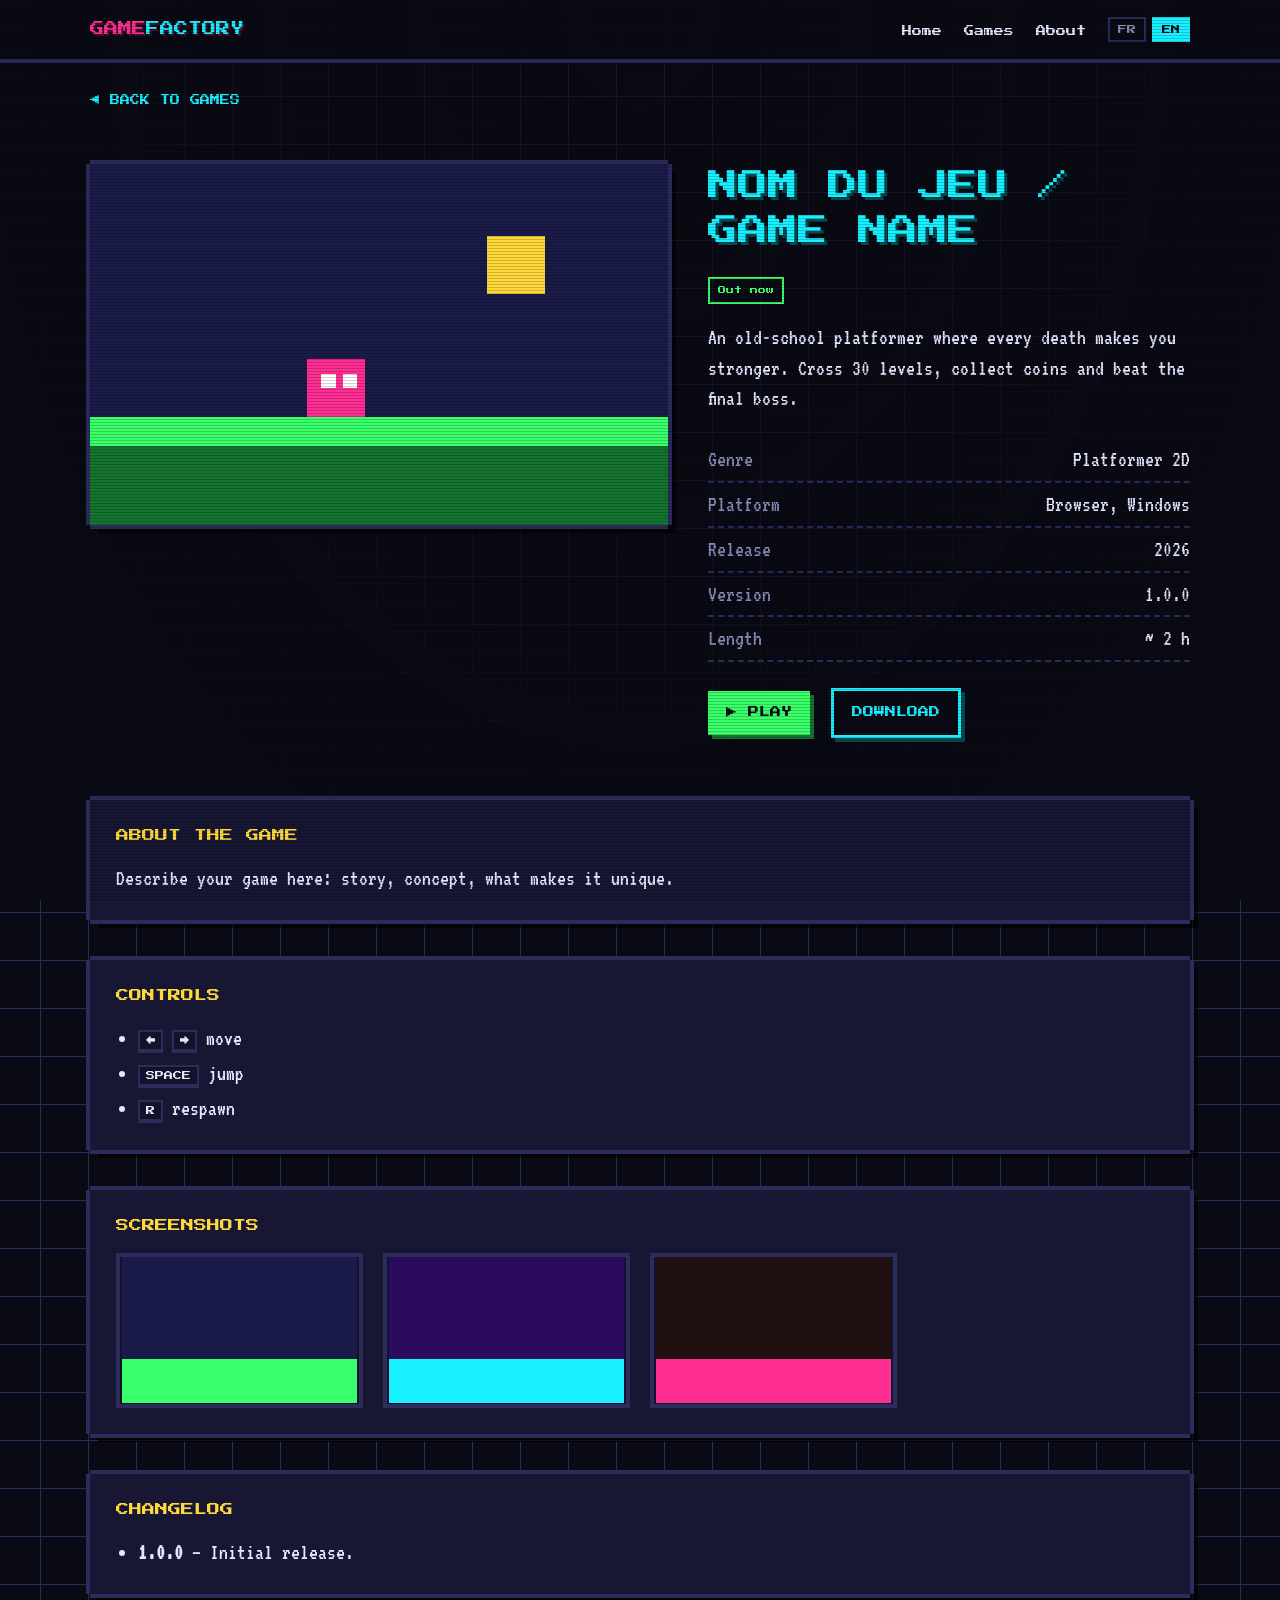
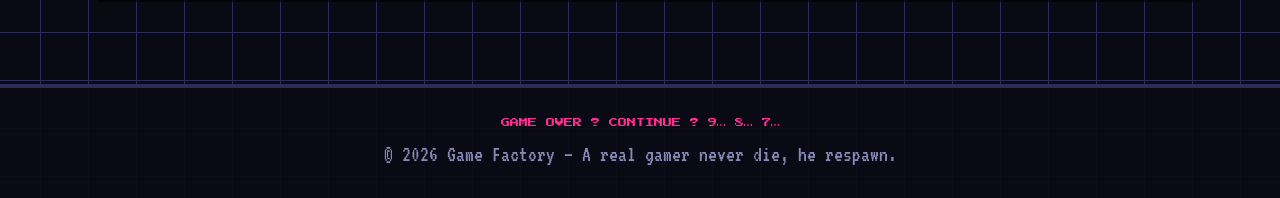
==== games/_template.html @ d542536c "Initial commit: Games Factory" ====
﻿<!DOCTYPE html>
<html lang="fr" data-lang="fr">
<head>
  <meta charset="UTF-8">
  <meta name="viewport" content="width=device-width, initial-scale=1">
  <title>NOM DU JEU / GAME NAME — Game Factory</title>
  <meta name="description" content="NOM DU JEU / GAME NAME : un platformer old school / an old-school platformer.">
  <link rel="preconnect" href="https://fonts.googleapis.com">
  <link rel="preconnect" href="https://fonts.gstatic.com" crossorigin>
  <link href="https://fonts.googleapis.com/css2?family=Press+Start+2P&family=VT323&display=swap" rel="stylesheet">
  <link rel="stylesheet" href="../css/style.css">
  <script src="../js/lang.js"></script>
</head>
<body>

<header class="nav">
  <div class="wrap">
    <a class="logo" href="../index.html">GAME<span>FACTORY</span></a>
    <div class="nav-right">
      <ul>
        <li><a href="../index.html">Home</a></li>
        <li><a href="../index.html#games"><span class="fr">Jeux</span><span class="en">Games</span></a></li>
        <li><a href="../index.html#about"><span class="fr">À propos</span><span class="en">About</span></a></li>
      </ul>
      <div class="langs">
        <button type="button" data-set-lang="fr">FR</button>
        <button type="button" data-set-lang="en">EN</button>
      </div>
    </div>
  </div>
</header>

<main class="wrap">
  <a class="back" href="../index.html#games"><span class="fr">◀ RETOUR AUX JEUX</span><span class="en">◀ BACK TO GAMES</span></a>

  <!-- ===== EN-TÊTE DU JEU / GAME HEADER ===== -->
  <div class="game-head">
    <div class="panel">
      <!-- Remplace ce SVG par : <img class="cover-big" src="../assets/nom-du-jeu/cover.png" alt="NOM DU JEU / GAME NAME"> -->
      <svg class="cover-big" viewBox="0 0 160 100" shape-rendering="crispEdges" role="img" aria-label="NOM DU JEU / GAME NAME">
        <rect width="160" height="100" fill="#1b1b4a"/>
        <rect y="70" width="160" height="30" fill="#39ff6a"/>
        <rect y="78" width="160" height="22" fill="#14732e"/>
        <rect x="110" y="20" width="16" height="16" fill="#ffd93b"/>
        <rect x="60" y="54" width="16" height="16" fill="#ff2e93"/>
        <rect x="64" y="58" width="4" height="4" fill="#fff"/>
        <rect x="70" y="58" width="4" height="4" fill="#fff"/>
      </svg>
    </div>

    <div>
      <h1>NOM DU JEU / GAME NAME</h1>
      <span class="badge released"><span class="fr">Dispo</span><span class="en">Out now</span></span>
      <p class="lead fr">Un platformer old school où chaque mort te rend plus fort. Traverse 30 niveaux, ramasse les pièces et bats le boss final.</p>
      <p class="lead en">An old-school platformer where every death makes you stronger. Cross 30 levels, collect coins and beat the final boss.</p>

      <ul class="facts">
        <li><span><span class="fr">Genre</span><span class="en">Genre</span></span><span>Platformer 2D</span></li>
        <li><span><span class="fr">Plateforme</span><span class="en">Platform</span></span><span><span class="fr">Navigateur, Windows</span><span class="en">Browser, Windows</span></span></li>
        <li><span><span class="fr">Sortie</span><span class="en">Release</span></span><span>2026</span></li>
        <li><span>Version</span><span>1.0.0</span></li>
        <li><span><span class="fr">Durée</span><span class="en">Length</span></span><span>~ 2 h</span></li>
      </ul>

      <!-- Mets ici tes vrais liens. Bouton désactivé : class="btn disabled" -->
      <a class="btn" href="#"><span class="fr">▶ JOUER</span><span class="en">▶ PLAY</span></a>
      <a class="btn alt" href="#"><span class="fr">TÉLÉCHARGER</span><span class="en">DOWNLOAD</span></a>
    </div>
  </div>

  <section>
    <!-- ===== DESCRIPTION ===== -->
    <div class="block panel">
      <h2><span class="fr">À PROPOS DU JEU</span><span class="en">ABOUT THE GAME</span></h2>
      <p class="fr">Décris ton jeu ici : l'histoire, le concept, ce qui le rend unique.</p>
      <p class="en">Describe your game here: story, concept, what makes it unique.</p>
    </div>

    <!-- ===== COMMANDES / CONTROLS ===== -->
    <div class="block panel">
      <h2><span class="fr">COMMANDES</span><span class="en">CONTROLS</span></h2>
      <ul>
        <li><kbd>←</kbd> <kbd>→</kbd> <span class="fr">se déplacer</span><span class="en">move</span></li>
        <li><kbd>SPACE</kbd> <span class="fr">sauter</span><span class="en">jump</span></li>
        <li><kbd>R</kbd> respawn</li>
      </ul>
    </div>

    <!-- ===== CAPTURES / SCREENSHOTS ===== -->
    <div class="block panel">
      <h2><span class="fr">CAPTURES</span><span class="en">SCREENSHOTS</span></h2>
      <div class="shots">
        <!-- Remplace par : <img src="../assets/nom-du-jeu/shot1.png" alt="Capture 1"> -->
        <svg viewBox="0 0 160 100" shape-rendering="crispEdges"><rect width="160" height="100" fill="#1b1b4a"/><rect y="70" width="160" height="30" fill="#39ff6a"/></svg>
        <svg viewBox="0 0 160 100" shape-rendering="crispEdges"><rect width="160" height="100" fill="#2a0b5c"/><rect y="70" width="160" height="30" fill="#19f0ff"/></svg>
        <svg viewBox="0 0 160 100" shape-rendering="crispEdges"><rect width="160" height="100" fill="#201010"/><rect y="70" width="160" height="30" fill="#ff2e93"/></svg>
      </div>
    </div>

    <!-- ===== CHANGELOG ===== -->
    <div class="block panel">
      <h2>CHANGELOG</h2>
      <ul>
        <li><strong>1.0.0</strong> — <span class="fr">Sortie initiale.</span><span class="en">Initial release.</span></li>
      </ul>
    </div>
  </section>
</main>

<footer>
  <div class="wrap">
    <span class="pixel">GAME OVER ? CONTINUE ? 9… 8… 7…</span>
    © <span id="year">2026</span> Game Factory — A real gamer never die, he respawn.
  </div>
</footer>
</body>
</html>
---- css/style.css ----
/* ===== GAME FACTORY — dark retro pixel ===== */
:root {
  --bg: #0a0a14;
  --bg-2: #12122a;
  --panel: #171734;
  --line: #2b2b5c;
  --text: #e6e6ff;
  --muted: #8a8ab8;
  --neon-pink: #ff2e93;
  --neon-cyan: #19f0ff;
  --neon-green: #39ff6a;
  --neon-yellow: #ffd93b;
  --px: 4px;
}

* { box-sizing: border-box; margin: 0; padding: 0; }
html { scroll-behavior: smooth; image-rendering: pixelated; }

body {
  background: var(--bg);
  color: var(--text);
  font-family: 'VT323', monospace;
  font-size: 22px;
  line-height: 1.4;
  min-height: 100vh;
  display: flex;
  flex-direction: column;
  background-image:
    linear-gradient(var(--line) 1px, transparent 1px),
    linear-gradient(90deg, var(--line) 1px, transparent 1px);
  background-size: 48px 48px;
  background-position: center top;
}
/* grille atténuée */
body::before {
  content: ""; position: fixed; inset: 0; z-index: -1;
  background: radial-gradient(ellipse at 50% 0%, rgba(10,10,20,.55), var(--bg) 75%);
}
/* scanlines CRT */
body::after {
  content: ""; position: fixed; inset: 0; pointer-events: none; z-index: 100;
  background: repeating-linear-gradient(to bottom, rgba(0,0,0,0) 0 2px, rgba(0,0,0,.18) 2px 3px);
}

a { color: var(--neon-cyan); text-decoration: none; }
a:hover { color: var(--neon-yellow); }

h1, h2, h3, .pixel { font-family: 'Press Start 2P', monospace; font-weight: normal; line-height: 1.5; }

.wrap { width: min(1100px, 92%); margin: 0 auto; }

/* ===== NAV ===== */
.nav { border-bottom: var(--px) solid var(--line); background: rgba(10,10,20,.9); position: sticky; top: 0; z-index: 50; }
.nav .wrap { display: flex; justify-content: space-between; align-items: center; padding: 14px 0; gap: 16px; flex-wrap: wrap; }
.logo { font-family: 'Press Start 2P', monospace; font-size: 14px; color: var(--neon-pink); text-shadow: 2px 2px 0 #4a0f2e; }
.logo span { color: var(--neon-cyan); }
.nav ul { list-style: none; display: flex; gap: 22px; }
.nav ul a { font-family: 'Press Start 2P', monospace; font-size: 10px; color: var(--text); }
.nav ul a:hover, .nav ul a.active { color: var(--neon-green); }
.nav ul a.active::before, .nav ul a:hover::before { content: "▶ "; }

/* ===== HERO ===== */
.hero { text-align: center; padding: 90px 0 70px; }
.hero h1 {
  font-size: clamp(26px, 6vw, 58px);
  color: var(--neon-pink);
  text-shadow: 4px 4px 0 #4a0f2e, 0 0 24px rgba(255,46,147,.55);
  letter-spacing: 2px;
}
.hero h1 span { color: var(--neon-cyan); text-shadow: 4px 4px 0 #064a50, 0 0 24px rgba(25,240,255,.55); }
.tagline {
  margin-top: 28px;
  font-family: 'Press Start 2P', monospace;
  font-size: clamp(9px, 1.7vw, 14px);
  color: var(--neon-green);
  text-shadow: 0 0 10px rgba(57,255,106,.6);
}
.tagline::after { content: "█"; margin-left: 6px; animation: blink 1s steps(1) infinite; }
@keyframes blink { 50% { opacity: 0; } }

.press-start {
  display: inline-block; margin-top: 44px;
  font-family: 'Press Start 2P', monospace; font-size: 12px;
  color: var(--neon-yellow); animation: blink 1.2s steps(1) infinite;
}
.press-start:hover { color: #fff; }

/* ===== SECTIONS ===== */
section { padding: 50px 0; }
.section-title { font-size: 16px; color: var(--neon-yellow); margin-bottom: 30px; text-shadow: 2px 2px 0 #4d4110; }
.section-title::before { content: "◆ "; color: var(--neon-pink); }

/* ===== PIXEL PANEL (bordure "escalier") ===== */
.panel {
  background: var(--panel);
  box-shadow:
    0 calc(var(--px) * -1) 0 0 var(--line),
    0 var(--px) 0 0 var(--line),
    calc(var(--px) * -1) 0 0 0 var(--line),
    var(--px) 0 0 0 var(--line),
    calc(var(--px) * 2) calc(var(--px) * 2) 0 0 rgba(0,0,0,.6);
}

/* ===== GRILLE DE JEUX ===== */
.games { display: grid; grid-template-columns: repeat(auto-fill, minmax(290px, 1fr)); gap: 34px; }
.card { display: flex; flex-direction: column; color: var(--text); transition: transform .12s steps(2); }
.card:hover { transform: translate(-4px, -4px); color: var(--text); }
.card:hover.panel {
  box-shadow:
    0 -4px 0 0 var(--neon-pink), 0 4px 0 0 var(--neon-pink),
    -4px 0 0 0 var(--neon-pink), 4px 0 0 0 var(--neon-pink),
    12px 12px 0 0 rgba(255,46,147,.35);
}
.card .cover { aspect-ratio: 16 / 10; width: 100%; display: block; background: var(--bg-2); border-bottom: var(--px) solid var(--line); }
.card .body { padding: 18px; display: flex; flex-direction: column; gap: 10px; flex: 1; }
.card h3 { font-size: 13px; color: var(--neon-cyan); }
.card p { color: var(--muted); }
.card .meta { margin-top: auto; display: flex; justify-content: space-between; align-items: center; gap: 8px; }

.badge {
  font-family: 'Press Start 2P', monospace; font-size: 8px; padding: 6px 8px;
  border: 2px solid currentColor; display: inline-block;
}
.badge.released { color: var(--neon-green); }
.badge.wip      { color: var(--neon-yellow); }
.badge.soon     { color: var(--neon-pink); }

.tags { color: var(--muted); font-size: 20px; }

/* ===== À PROPOS ===== */
.about { padding: 28px; }
.about p + p { margin-top: 14px; }

/* ===== PAGE JEU ===== */
.game-head { display: grid; grid-template-columns: 1.2fr 1fr; gap: 40px; align-items: start; padding-top: 50px; }
.game-head .cover-big { width: 100%; aspect-ratio: 16 / 10; display: block; }
.game-head h1 { font-size: clamp(18px, 3.4vw, 30px); color: var(--neon-cyan); text-shadow: 3px 3px 0 #064a50; margin-bottom: 18px; }
.game-head .lead { color: var(--text); margin: 18px 0 24px; }
.facts { list-style: none; margin-bottom: 26px; }
.facts li { display: flex; justify-content: space-between; gap: 12px; padding: 6px 0; border-bottom: 2px dashed var(--line); }
.facts li span:first-child { color: var(--muted); }

.btn {
  display: inline-block; font-family: 'Press Start 2P', monospace; font-size: 11px;
  color: #0a0a14; background: var(--neon-green); padding: 14px 18px; margin-right: 12px; margin-bottom: 12px;
  box-shadow: 4px 4px 0 #14732e; transition: transform .08s steps(2), box-shadow .08s steps(2);
}
.btn:hover { color: #0a0a14; background: var(--neon-yellow); box-shadow: 4px 4px 0 #7a6513; transform: translate(-2px,-2px); }
.btn:active { transform: translate(4px,4px); box-shadow: 0 0 0; }
.btn.alt { background: transparent; color: var(--neon-cyan); border: 3px solid var(--neon-cyan); box-shadow: 4px 4px 0 #064a50; }
.btn.alt:hover { background: var(--neon-cyan); color: #0a0a14; }
.btn.disabled { background: var(--line); color: var(--muted); box-shadow: none; pointer-events: none; }

.block { padding: 26px; margin-bottom: 40px; }
.block h2 { font-size: 13px; color: var(--neon-yellow); margin-bottom: 18px; }
.block ul { margin-left: 22px; }
.block li + li { margin-top: 4px; }
.block p + p { margin-top: 12px; }

.shots { display: grid; grid-template-columns: repeat(auto-fill, minmax(240px, 1fr)); gap: 20px; }
.shots img, .shots svg { width: 100%; aspect-ratio: 16/10; display: block; background: var(--bg-2); border: var(--px) solid var(--line); object-fit: cover; }

kbd { font-family: 'Press Start 2P', monospace; font-size: 9px; padding: 4px 6px; background: var(--bg-2); border: 2px solid var(--line); border-bottom-width: 4px; }

.back { display: inline-block; margin: 30px 0 0; font-family: 'Press Start 2P', monospace; font-size: 10px; }

/* ===== FOOTER ===== */
footer { margin-top: auto; border-top: var(--px) solid var(--line); background: rgba(10,10,20,.9); padding: 28px 0; text-align: center; color: var(--muted); }
footer .pixel { font-size: 9px; color: var(--neon-pink); display: block; margin-bottom: 10px; }

/* ===== LANGUES ===== */
html[data-lang="fr"] .en { display: none !important; }
html[data-lang="en"] .fr { display: none !important; }
.langs { display: flex; gap: 6px; }
.langs button {
  font-family: 'Press Start 2P', monospace; font-size: 9px; cursor: pointer;
  background: transparent; color: var(--muted); border: 2px solid var(--line); padding: 6px 8px;
}
.langs button:hover { color: var(--neon-yellow); border-color: var(--neon-yellow); }
.langs button.active { color: #0a0a14; background: var(--neon-cyan); border-color: var(--neon-cyan); }
.nav-right { display: flex; align-items: center; gap: 22px; flex-wrap: wrap; }

@media (max-width: 760px) {
  .game-head { grid-template-columns: 1fr; gap: 24px; }
  .nav .wrap { justify-content: center; }
  body { font-size: 20px; }
}
@media (prefers-reduced-motion: reduce) {
  .tagline::after, .press-start { animation: none; }
  .card { transition: none; }
}
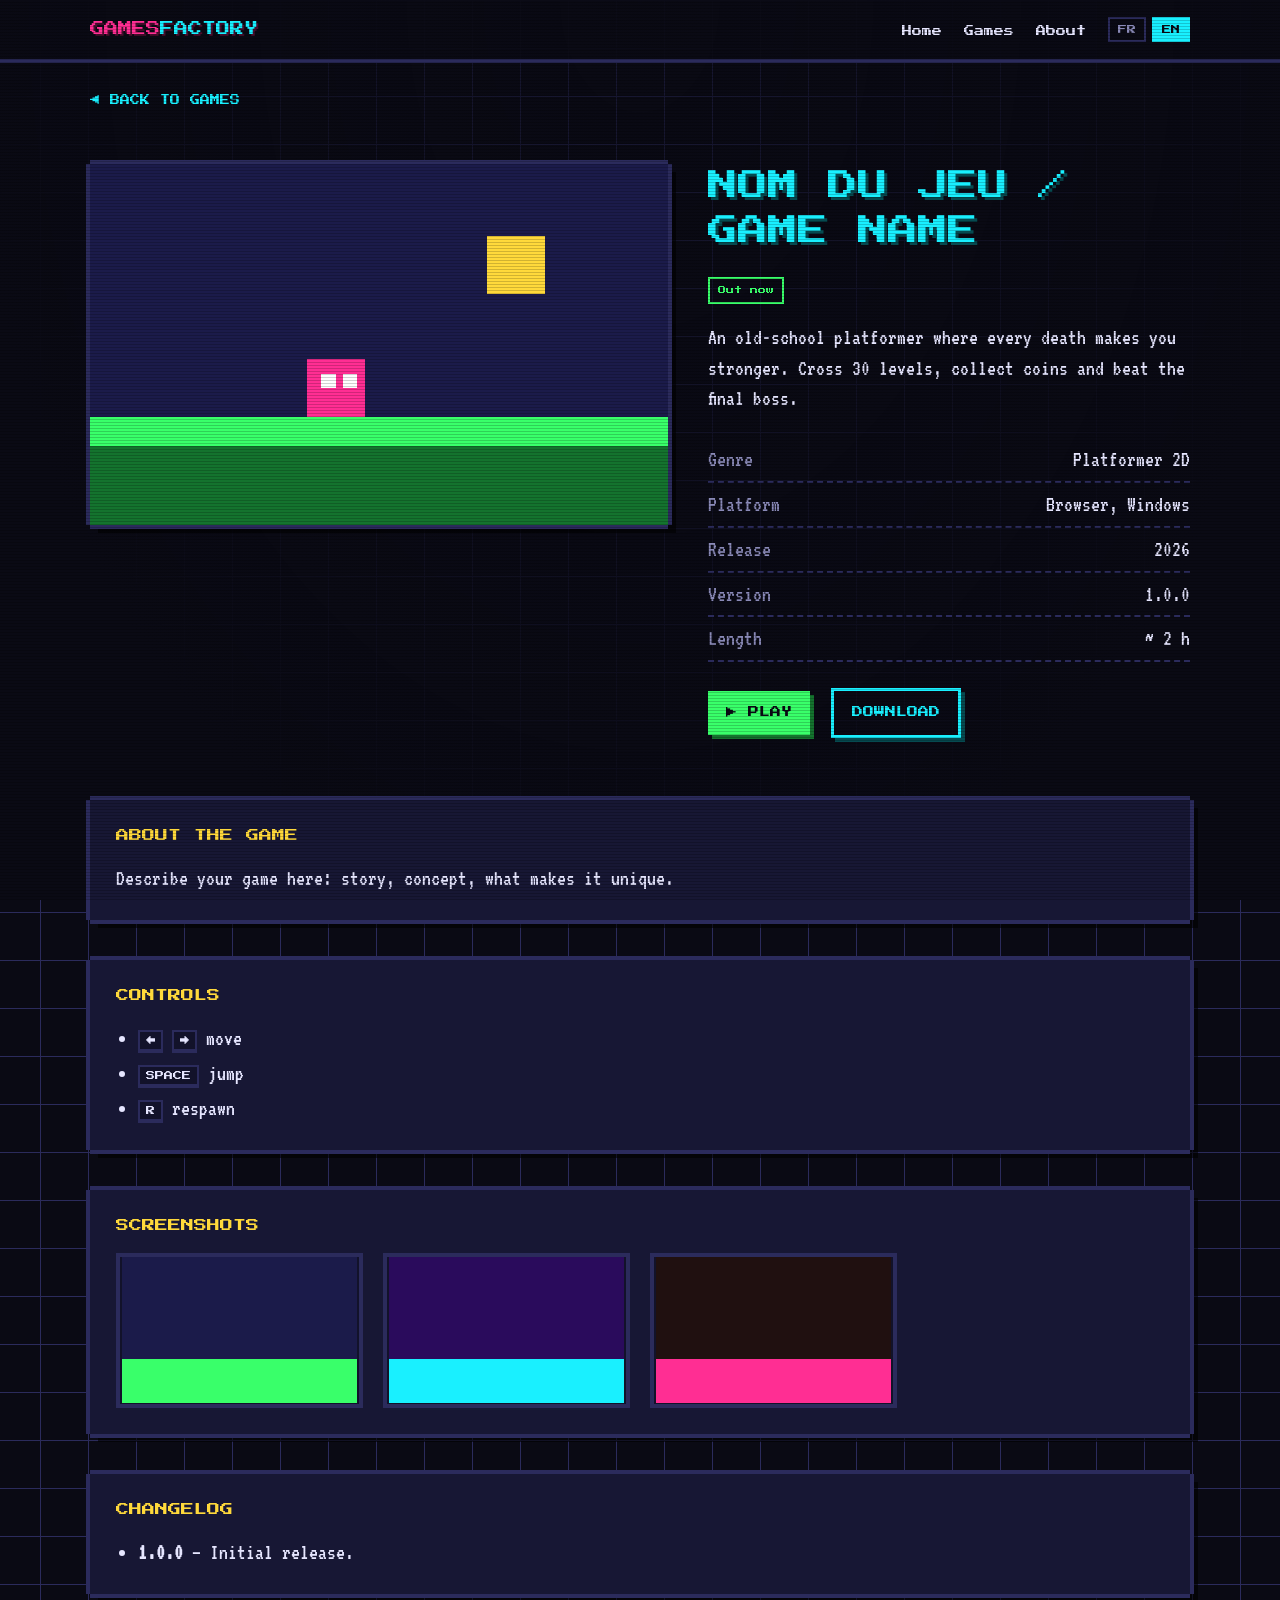
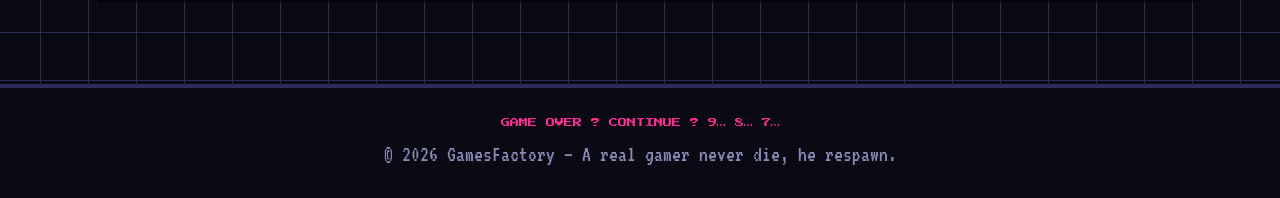
==== commit 4d61a5af: "Rename project to GamesFactory" ====
--- a/games/_template.html
+++ b/games/_template.html
@@ -3,7 +3,7 @@
 <head>
   <meta charset="UTF-8">
   <meta name="viewport" content="width=device-width, initial-scale=1">
-  <title>NOM DU JEU / GAME NAME — Game Factory</title>
+  <title>NOM DU JEU / GAME NAME — GamesFactory</title>
   <meta name="description" content="NOM DU JEU / GAME NAME : un platformer old school / an old-school platformer.">
   <link rel="preconnect" href="https://fonts.googleapis.com">
   <link rel="preconnect" href="https://fonts.gstatic.com" crossorigin>
@@ -15,7 +15,7 @@
 
 <header class="nav">
   <div class="wrap">
-    <a class="logo" href="../index.html">GAME<span>FACTORY</span></a>
+    <a class="logo" href="../index.html">GAMES<span>FACTORY</span></a>
     <div class="nav-right">
       <ul>
         <li><a href="../index.html">Home</a></li>
@@ -110,7 +110,7 @@
 <footer>
   <div class="wrap">
     <span class="pixel">GAME OVER ? CONTINUE ? 9… 8… 7…</span>
-    © <span id="year">2026</span> Game Factory — A real gamer never die, he respawn.
+    © <span id="year">2026</span> GamesFactory — A real gamer never die, he respawn.
   </div>
 </footer>
 </body>
--- a/css/style.css
+++ b/css/style.css
@@ -1,4 +1,4 @@
-/* ===== GAME FACTORY — dark retro pixel ===== */
+﻿/* ===== GAMESFACTORY — dark retro pixel ===== */
 :root {
   --bg: #0a0a14;
   --bg-2: #12122a;
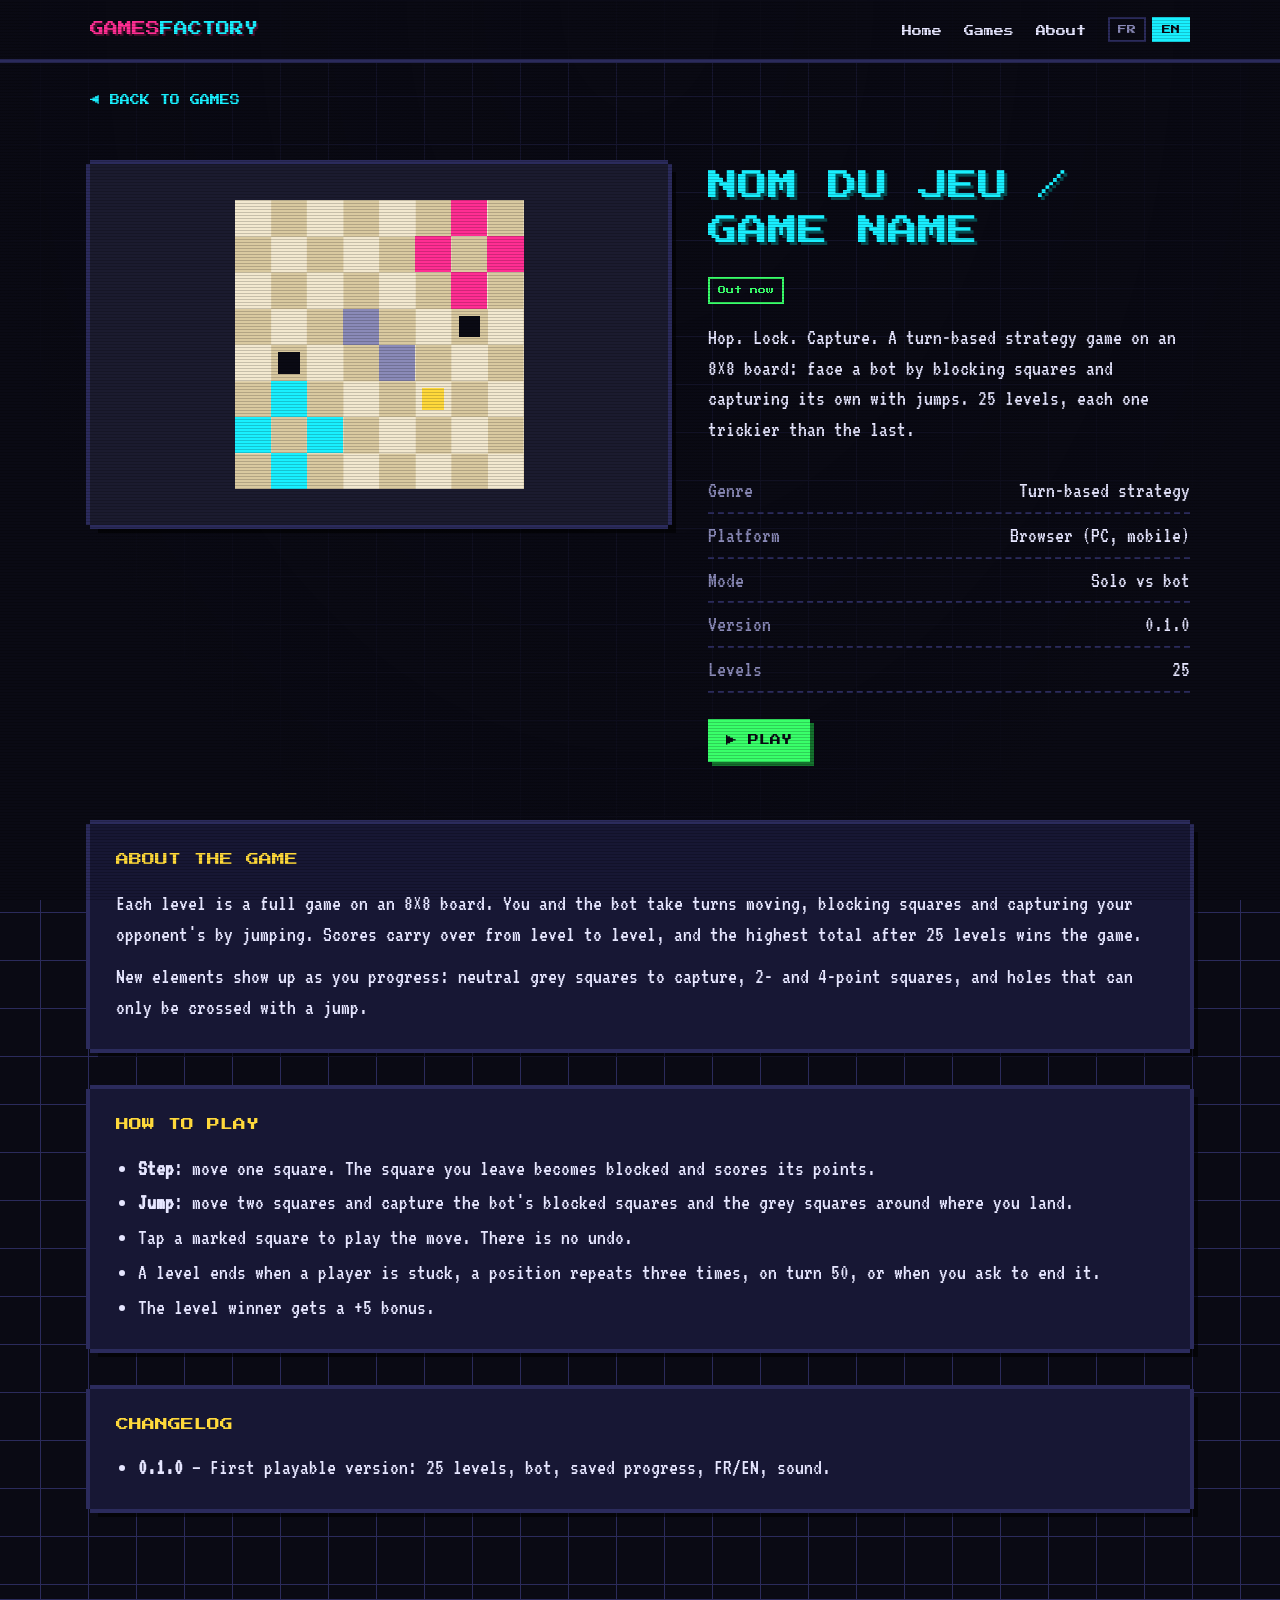
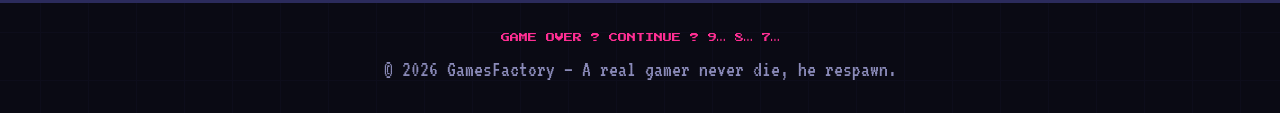
==== commit cfcde2d5: "Add Hop & Lock and T.A.M.E.R, remove placeholder games Co-Authored-By: Claude Sonnet 5.5 <noreply@an" ====
--- a/games/_template.html
+++ b/games/_template.html
@@ -4,7 +4,7 @@
   <meta charset="UTF-8">
   <meta name="viewport" content="width=device-width, initial-scale=1">
   <title>NOM DU JEU / GAME NAME — GamesFactory</title>
-  <meta name="description" content="NOM DU JEU / GAME NAME : un platformer old school / an old-school platformer.">
+  <meta name="description" content="Hop &amp; Lock : saute, bloque, capture. Jeu de stratégie 8×8 contre un bot / Hop. Lock. Capture. An 8×8 strategy game against a bot.">
   <link rel="preconnect" href="https://fonts.googleapis.com">
   <link rel="preconnect" href="https://fonts.gstatic.com" crossorigin>
   <link href="https://fonts.googleapis.com/css2?family=Press+Start+2P&family=VT323&display=swap" rel="stylesheet">
@@ -36,35 +36,40 @@
   <!-- ===== EN-TÊTE DU JEU / GAME HEADER ===== -->
   <div class="game-head">
     <div class="panel">
-      <!-- Remplace ce SVG par : <img class="cover-big" src="../assets/nom-du-jeu/cover.png" alt="NOM DU JEU / GAME NAME"> -->
-      <svg class="cover-big" viewBox="0 0 160 100" shape-rendering="crispEdges" role="img" aria-label="NOM DU JEU / GAME NAME">
-        <rect width="160" height="100" fill="#1b1b4a"/>
-        <rect y="70" width="160" height="30" fill="#39ff6a"/>
-        <rect y="78" width="160" height="22" fill="#14732e"/>
-        <rect x="110" y="20" width="16" height="16" fill="#ffd93b"/>
-        <rect x="60" y="54" width="16" height="16" fill="#ff2e93"/>
-        <rect x="64" y="58" width="4" height="4" fill="#fff"/>
-        <rect x="70" y="58" width="4" height="4" fill="#fff"/>
+      <svg class="cover-big" viewBox="0 0 160 100" shape-rendering="crispEdges" role="img" aria-label="Hop &amp; Lock">
+        <defs>
+          <pattern id="hl-b" width="20" height="20" patternUnits="userSpaceOnUse" x="40" y="10">
+            <rect width="10" height="10" fill="#f2e8cf"/><rect x="10" y="10" width="10" height="10" fill="#f2e8cf"/>
+            <rect x="10" width="10" height="10" fill="#d9c9a0"/><rect y="10" width="10" height="10" fill="#d9c9a0"/>
+          </pattern>
+        </defs>
+        <rect width="160" height="100" fill="#1b1b2f"/>
+        <rect x="40" y="10" width="80" height="80" fill="url(#hl-b)"/>
+        <rect x="40" y="70" width="10" height="10" fill="#19f0ff"/><rect x="50" y="80" width="10" height="10" fill="#19f0ff"/>
+        <rect x="60" y="70" width="10" height="10" fill="#19f0ff"/><rect x="50" y="60" width="10" height="10" fill="#19f0ff"/>
+        <rect x="90" y="20" width="10" height="10" fill="#ff2e93"/><rect x="100" y="10" width="10" height="10" fill="#ff2e93"/>
+        <rect x="110" y="20" width="10" height="10" fill="#ff2e93"/><rect x="100" y="30" width="10" height="10" fill="#ff2e93"/>
+        <rect x="70" y="40" width="10" height="10" fill="#8a8ab8"/><rect x="80" y="50" width="10" height="10" fill="#8a8ab8"/>
+        <rect x="52" y="52" width="6" height="6" fill="#0a0a14"/><rect x="92" y="62" width="6" height="6" fill="#ffd93b"/>
+        <rect x="102" y="42" width="6" height="6" fill="#0a0a14"/>
       </svg>
     </div>
 
     <div>
       <h1>NOM DU JEU / GAME NAME</h1>
       <span class="badge released"><span class="fr">Dispo</span><span class="en">Out now</span></span>
-      <p class="lead fr">Un platformer old school où chaque mort te rend plus fort. Traverse 30 niveaux, ramasse les pièces et bats le boss final.</p>
-      <p class="lead en">An old-school platformer where every death makes you stronger. Cross 30 levels, collect coins and beat the final boss.</p>
+      <p class="lead fr">Saute, bloque, capture. Un jeu de stratégie au tour par tour sur un plateau 8×8 : affronte un bot en bloquant des cases et en capturant les siennes par des sauts. 25 niveaux, de plus en plus vicieux.</p>
+      <p class="lead en">Hop. Lock. Capture. A turn-based strategy game on an 8×8 board: face a bot by blocking squares and capturing its own with jumps. 25 levels, each one trickier than the last.</p>
 
       <ul class="facts">
-        <li><span><span class="fr">Genre</span><span class="en">Genre</span></span><span>Platformer 2D</span></li>
-        <li><span><span class="fr">Plateforme</span><span class="en">Platform</span></span><span><span class="fr">Navigateur, Windows</span><span class="en">Browser, Windows</span></span></li>
-        <li><span><span class="fr">Sortie</span><span class="en">Release</span></span><span>2026</span></li>
-        <li><span>Version</span><span>1.0.0</span></li>
-        <li><span><span class="fr">Durée</span><span class="en">Length</span></span><span>~ 2 h</span></li>
+        <li><span>Genre</span><span><span class="fr">Stratégie au tour par tour</span><span class="en">Turn-based strategy</span></span></li>
+        <li><span><span class="fr">Plateforme</span><span class="en">Platform</span></span><span><span class="fr">Navigateur (PC, mobile)</span><span class="en">Browser (PC, mobile)</span></span></li>
+        <li><span><span class="fr">Mode</span><span class="en">Mode</span></span><span><span class="fr">Solo contre un bot</span><span class="en">Solo vs bot</span></span></li>
+        <li><span>Version</span><span>0.1.0</span></li>
+        <li><span><span class="fr">Niveaux</span><span class="en">Levels</span></span><span>25</span></li>
       </ul>
 
-      <!-- Mets ici tes vrais liens. Bouton désactivé : class="btn disabled" -->
-      <a class="btn" href="#"><span class="fr">▶ JOUER</span><span class="en">▶ PLAY</span></a>
-      <a class="btn alt" href="#"><span class="fr">TÉLÉCHARGER</span><span class="en">DOWNLOAD</span></a>
+      <a class="btn" href="../play/nom-du-jeu/index.html"><span class="fr">▶ JOUER</span><span class="en">▶ PLAY</span></a>
     </div>
   </div>
 
@@ -72,36 +77,34 @@
     <!-- ===== DESCRIPTION ===== -->
     <div class="block panel">
       <h2><span class="fr">À PROPOS DU JEU</span><span class="en">ABOUT THE GAME</span></h2>
-      <p class="fr">Décris ton jeu ici : l'histoire, le concept, ce qui le rend unique.</p>
-      <p class="en">Describe your game here: story, concept, what makes it unique.</p>
+      <p class="fr">Chaque niveau est une partie complète sur un plateau de 8×8 cases. Le joueur humain et le bot jouent à tour de rôle : on se déplace, on bloque des cases, et on capture celles de l'adversaire en sautant par-dessus. Les scores se cumulent d'un niveau à l'autre, et le plus gros total après 25 niveaux remporte la partie.</p>
+      <p class="en">Each level is a full game on an 8×8 board. You and the bot take turns moving, blocking squares and capturing your opponent's by jumping. Scores carry over from level to level, and the highest total after 25 levels wins the game.</p>
+      <p class="fr">De nouveaux éléments arrivent au fil des niveaux : cases grises neutres à capturer, cases à 2 ou 4 points, et trous que l'on ne franchit que par un saut.</p>
+      <p class="en">New elements show up as you progress: neutral grey squares to capture, 2- and 4-point squares, and holes that can only be crossed with a jump.</p>
     </div>
 
-    <!-- ===== COMMANDES / CONTROLS ===== -->
+    <!-- ===== RÈGLES / RULES ===== -->
     <div class="block panel">
-      <h2><span class="fr">COMMANDES</span><span class="en">CONTROLS</span></h2>
+      <h2><span class="fr">COMMENT JOUER</span><span class="en">HOW TO PLAY</span></h2>
       <ul>
-        <li><kbd>←</kbd> <kbd>→</kbd> <span class="fr">se déplacer</span><span class="en">move</span></li>
-        <li><kbd>SPACE</kbd> <span class="fr">sauter</span><span class="en">jump</span></li>
-        <li><kbd>R</kbd> respawn</li>
+        <li class="fr"><strong>Pas</strong> : tu avances d'une case. Ta case de départ devient bloquée et te rapporte ses points.</li>
+        <li class="en"><strong>Step</strong>: move one square. The square you leave becomes blocked and scores its points.</li>
+        <li class="fr"><strong>Saut</strong> : tu avances de deux cases et captures les cases bloquées du bot et les cases grises autour de ton arrivée.</li>
+        <li class="en"><strong>Jump</strong>: move two squares and capture the bot's blocked squares and the grey squares around where you land.</li>
+        <li class="fr">Touche une case marquée pour jouer le coup. Il n'y a pas d'annulation.</li>
+        <li class="en">Tap a marked square to play the move. There is no undo.</li>
+        <li class="fr">Le niveau s'arrête quand un joueur est bloqué, qu'une position se répète trois fois, au 50<sup>e</sup> tour, ou quand tu le demandes.</li>
+        <li class="en">A level ends when a player is stuck, a position repeats three times, on turn 50, or when you ask to end it.</li>
+        <li class="fr">Le vainqueur du niveau gagne +5 points.</li>
+        <li class="en">The level winner gets a +5 bonus.</li>
       </ul>
-    </div>
-
-    <!-- ===== CAPTURES / SCREENSHOTS ===== -->
-    <div class="block panel">
-      <h2><span class="fr">CAPTURES</span><span class="en">SCREENSHOTS</span></h2>
-      <div class="shots">
-        <!-- Remplace par : <img src="../assets/nom-du-jeu/shot1.png" alt="Capture 1"> -->
-        <svg viewBox="0 0 160 100" shape-rendering="crispEdges"><rect width="160" height="100" fill="#1b1b4a"/><rect y="70" width="160" height="30" fill="#39ff6a"/></svg>
-        <svg viewBox="0 0 160 100" shape-rendering="crispEdges"><rect width="160" height="100" fill="#2a0b5c"/><rect y="70" width="160" height="30" fill="#19f0ff"/></svg>
-        <svg viewBox="0 0 160 100" shape-rendering="crispEdges"><rect width="160" height="100" fill="#201010"/><rect y="70" width="160" height="30" fill="#ff2e93"/></svg>
-      </div>
     </div>
 
     <!-- ===== CHANGELOG ===== -->
     <div class="block panel">
       <h2>CHANGELOG</h2>
       <ul>
-        <li><strong>1.0.0</strong> — <span class="fr">Sortie initiale.</span><span class="en">Initial release.</span></li>
+        <li><strong>0.1.0</strong> — <span class="fr">Première version jouable : 25 niveaux, bot, sauvegarde de la progression, FR/EN, son.</span><span class="en">First playable version: 25 levels, bot, saved progress, FR/EN, sound.</span></li>
       </ul>
     </div>
   </section>
@@ -115,4 +118,3 @@
 </footer>
 </body>
 </html>
-
